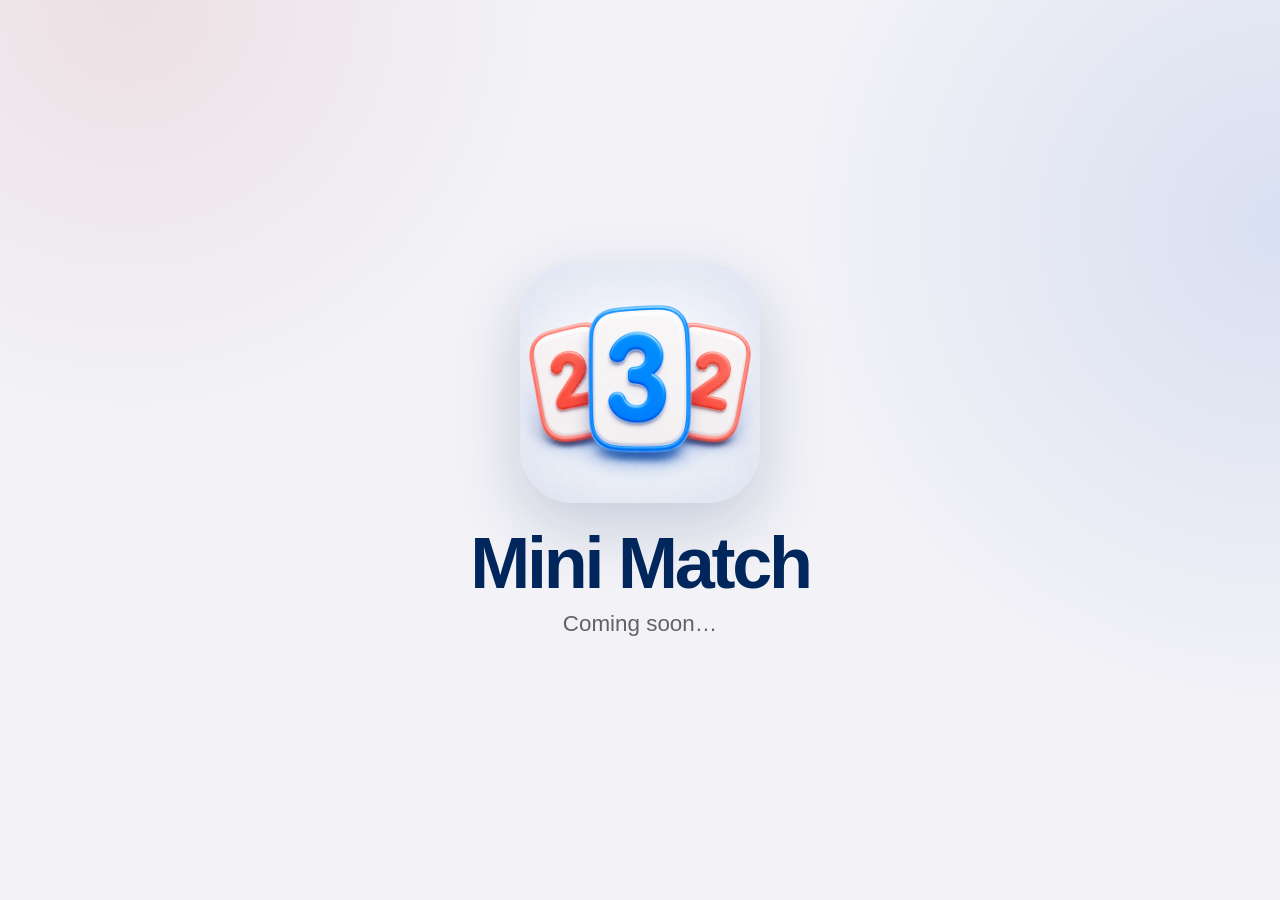
==== apps/web/index.html @ ae0f7441 "feat(web): publish Mini Match website Add the minimal three-page static site, factual legal pages, f" ====
<!doctype html>
<html lang="en">
  <head>
    <meta charset="utf-8">
    <meta name="viewport" content="width=device-width, initial-scale=1">
    <meta name="description" content="Mini Match is coming soon.">
    <title>Mini Match</title>
    <link rel="icon" href="assets/mini-match-logo.png">
    <link rel="stylesheet" href="assets/styles.css">
  </head>
  <body class="home">
    <main class="home-content">
      <img class="logo" src="assets/mini-match-logo.png" alt="Mini Match logo">
      <h1>Mini Match</h1>
      <p>Coming soon…</p>
    </main>
  </body>
</html>
---- apps/web/assets/styles.css ----
:root {
  color-scheme: light dark;
  font-family: ui-rounded, "SF Pro Rounded", -apple-system, BlinkMacSystemFont, "Segoe UI", sans-serif;
  font-synthesis: none;
  --background: #f2f2f7;
  --surface: #ffffff;
  --text: #1c1c1e;
  --muted: #636366;
  --blue: #0a4ac2;
  --coral: #b52e29;
  --border: rgba(0, 38, 92, 0.12);
}

* {
  box-sizing: border-box;
}

html {
  min-height: 100%;
  background: var(--background);
}

body {
  min-height: 100vh;
  margin: 0;
  color: var(--text);
  background:
    radial-gradient(circle at 10% 0%, rgba(181, 46, 41, 0.09), transparent 26rem),
    radial-gradient(circle at 100% 25%, rgba(10, 74, 194, 0.11), transparent 30rem),
    var(--background);
}

a {
  color: var(--blue);
  text-underline-offset: 0.18em;
}

a:hover {
  color: var(--coral);
}

a:focus-visible {
  border-radius: 0.2rem;
  outline: 3px solid rgba(10, 74, 194, 0.32);
  outline-offset: 3px;
}

.home {
  display: grid;
  place-items: center;
  padding: 2rem;
}

.home-content {
  display: grid;
  justify-items: center;
  text-align: center;
}

.logo {
  width: clamp(9rem, 32vw, 15rem);
  height: auto;
  border-radius: 22.5%;
  box-shadow: 0 1.5rem 4rem rgba(0, 38, 92, 0.18);
}

.home h1 {
  margin: 1.5rem 0 0;
  color: #00265c;
  font-size: clamp(2.5rem, 8vw, 4.5rem);
  font-weight: 800;
  letter-spacing: -0.045em;
  line-height: 1;
}

.home p {
  margin: 0.8rem 0 0;
  color: var(--muted);
  font-size: clamp(1.15rem, 3vw, 1.4rem);
}

.legal-page {
  width: min(100% - 2rem, 46rem);
  margin: 0 auto;
  padding: clamp(2rem, 6vw, 5rem) 0;
}

.brand {
  display: inline-block;
  margin-bottom: 2rem;
  color: #00265c;
  font-size: 1.2rem;
  font-weight: 800;
  letter-spacing: -0.025em;
  text-decoration: none;
}

article {
  padding: clamp(1.5rem, 5vw, 3.5rem);
  border: 1px solid var(--border);
  border-radius: 1.5rem;
  background: var(--surface);
  box-shadow: 0 1rem 3rem rgba(0, 38, 92, 0.08);
}

article header {
  margin-bottom: 2.5rem;
}

.eyebrow {
  margin: 0 0 0.5rem;
  color: var(--coral);
  font-size: 0.78rem;
  font-weight: 800;
  letter-spacing: 0.14em;
  text-transform: uppercase;
}

article h1 {
  margin: 0;
  color: #00265c;
  font-size: clamp(2.25rem, 8vw, 3.5rem);
  letter-spacing: -0.045em;
  line-height: 1.05;
}

.effective-date {
  margin: 0.75rem 0 0;
  color: var(--muted);
  font-size: 0.95rem;
}

article h2 {
  margin: 2.25rem 0 0.6rem;
  color: #00265c;
  font-size: 1.28rem;
  letter-spacing: -0.015em;
}

article p,
article li {
  line-height: 1.65;
}

article ul {
  padding-left: 1.35rem;
}

article li + li {
  margin-top: 0.7rem;
}

.legal-nav {
  display: flex;
  justify-content: space-between;
  gap: 1rem;
  padding: 1.5rem 0 0;
  font-size: 0.95rem;
}

@media (prefers-color-scheme: dark) {
  :root {
    --background: #101114;
    --surface: #1c1c1e;
    --text: #f2f2f7;
    --muted: #aeaeb2;
    --blue: #6ea0ff;
    --coral: #ff746c;
    --border: rgba(255, 255, 255, 0.1);
  }

  .home h1,
  .brand,
  article h1,
  article h2 {
    color: #f2f2f7;
  }
}
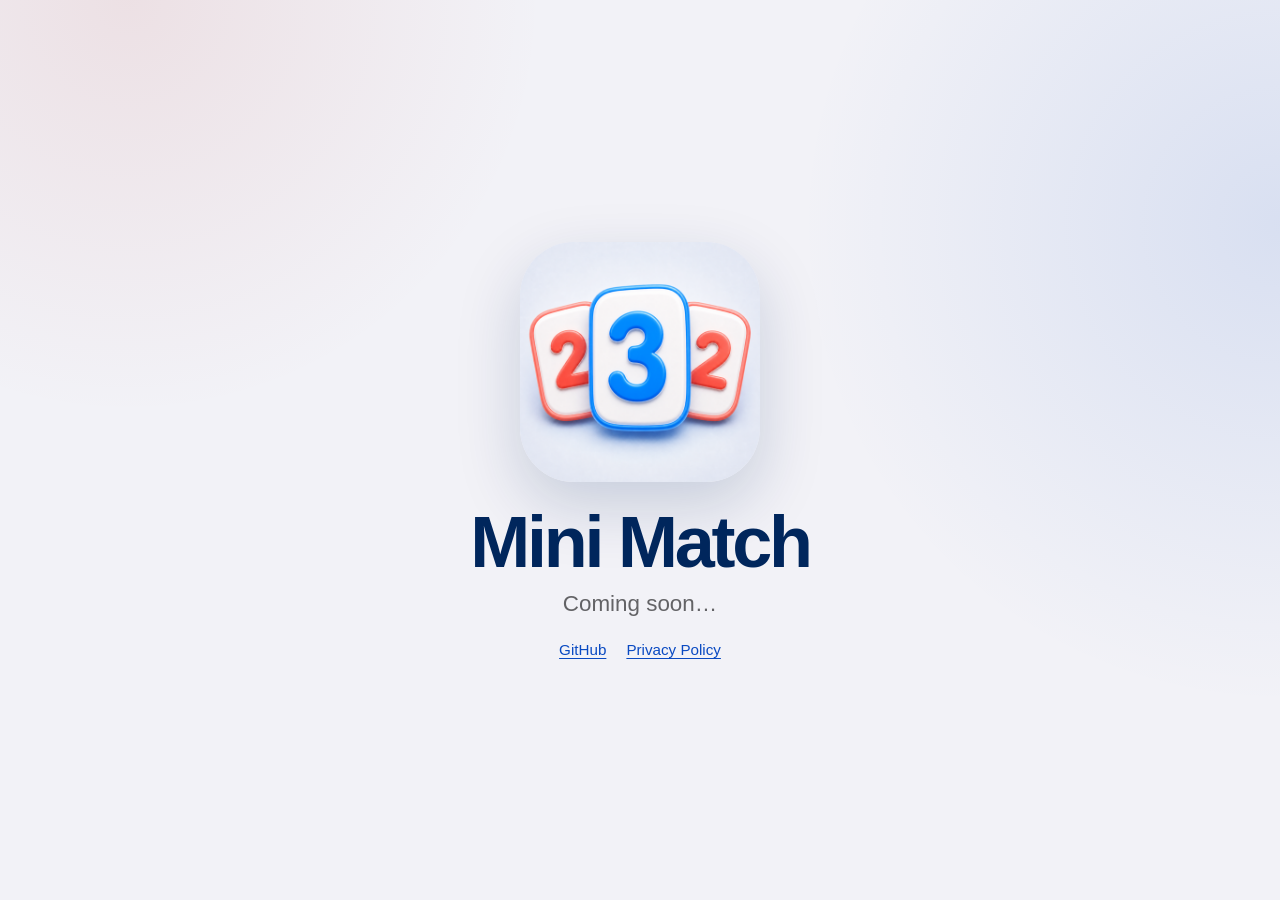
==== commit a75ccdcf: "feat(web): simplify public pages Remove the Terms page and expose the repository and Privacy Policy " ====
--- a/apps/web/index.html
+++ b/apps/web/index.html
@@ -13,6 +13,10 @@
       <img class="logo" src="assets/mini-match-logo.png" alt="Mini Match logo">
       <h1>Mini Match</h1>
       <p>Coming soon…</p>
+      <nav class="home-links" aria-label="Mini Match links">
+        <a href="https://github.com/YazdanRa/mini-match">GitHub</a>
+        <a href="privacy/">Privacy Policy</a>
+      </nav>
     </main>
   </body>
 </html>
--- a/apps/web/assets/styles.css
+++ b/apps/web/assets/styles.css
@@ -77,6 +77,13 @@
   margin: 0.8rem 0 0;
   color: var(--muted);
   font-size: clamp(1.15rem, 3vw, 1.4rem);
+}
+
+.home-links {
+  display: flex;
+  gap: 1.25rem;
+  margin-top: 1.5rem;
+  font-size: 0.95rem;
 }
 
 .legal-page {
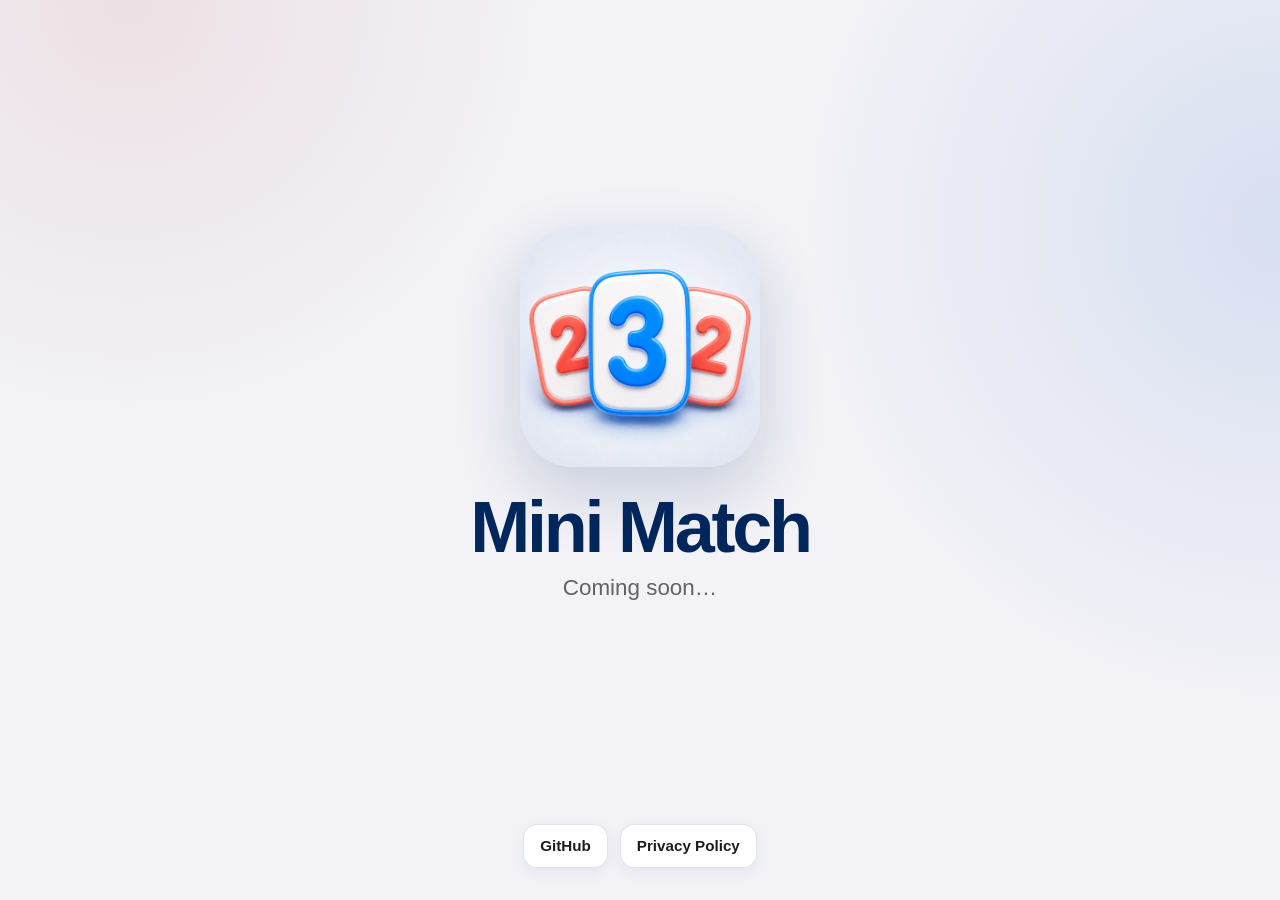
==== commit ed38d37f: "fix(web): improve home link navigation Move the GitHub and privacy links into a padded bottom action" ====
--- a/apps/web/index.html
+++ b/apps/web/index.html
@@ -6,17 +6,17 @@
     <meta name="description" content="Mini Match is coming soon.">
     <title>Mini Match</title>
     <link rel="icon" href="assets/mini-match-logo.png">
-    <link rel="stylesheet" href="assets/styles.css">
+    <link rel="stylesheet" href="assets/styles.css?v=3">
   </head>
   <body class="home">
     <main class="home-content">
       <img class="logo" src="assets/mini-match-logo.png" alt="Mini Match logo">
       <h1>Mini Match</h1>
       <p>Coming soon…</p>
-      <nav class="home-links" aria-label="Mini Match links">
-        <a href="https://github.com/YazdanRa/mini-match">GitHub</a>
-        <a href="privacy/">Privacy Policy</a>
-      </nav>
     </main>
+    <nav class="home-links" aria-label="Mini Match links">
+      <a href="https://github.com/YazdanRa/mini-match">GitHub</a>
+      <a href="privacy/">Privacy Policy</a>
+    </nav>
   </body>
 </html>
--- a/apps/web/assets/styles.css
+++ b/apps/web/assets/styles.css
@@ -41,18 +41,21 @@
 
 a:focus-visible {
   border-radius: 0.2rem;
-  outline: 3px solid rgba(10, 74, 194, 0.32);
+  outline: 3px solid var(--blue);
   outline-offset: 3px;
 }
 
 .home {
   display: grid;
-  place-items: center;
-  padding: 2rem;
+  grid-template-rows: 1fr auto;
+  min-height: 100svh;
+  padding: clamp(1.25rem, 4vw, 2rem);
 }
 
 .home-content {
   display: grid;
+  align-self: center;
+  justify-self: center;
   justify-items: center;
   text-align: center;
 }
@@ -81,9 +84,38 @@
 
 .home-links {
   display: flex;
-  gap: 1.25rem;
-  margin-top: 1.5rem;
+  flex-wrap: wrap;
+  justify-content: center;
+  gap: 0.75rem;
+  margin-top: 1.75rem;
+  justify-self: center;
+}
+
+.home-links a {
+  display: inline-flex;
+  align-items: center;
+  justify-content: center;
+  min-height: 44px;
+  padding: 0.7rem 1rem;
+  border: 1px solid var(--border);
+  border-radius: 0.875rem;
+  background: var(--surface);
+  color: var(--text);
   font-size: 0.95rem;
+  font-weight: 600;
+  line-height: 1;
+  text-decoration: none;
+  white-space: nowrap;
+  box-shadow: 0 0.25rem 1rem rgba(0, 38, 92, 0.06);
+}
+
+.home-links a:hover {
+  border-color: var(--blue);
+  color: var(--blue);
+}
+
+.home-links a:focus-visible {
+  border-radius: 0.875rem;
 }
 
 .legal-page {
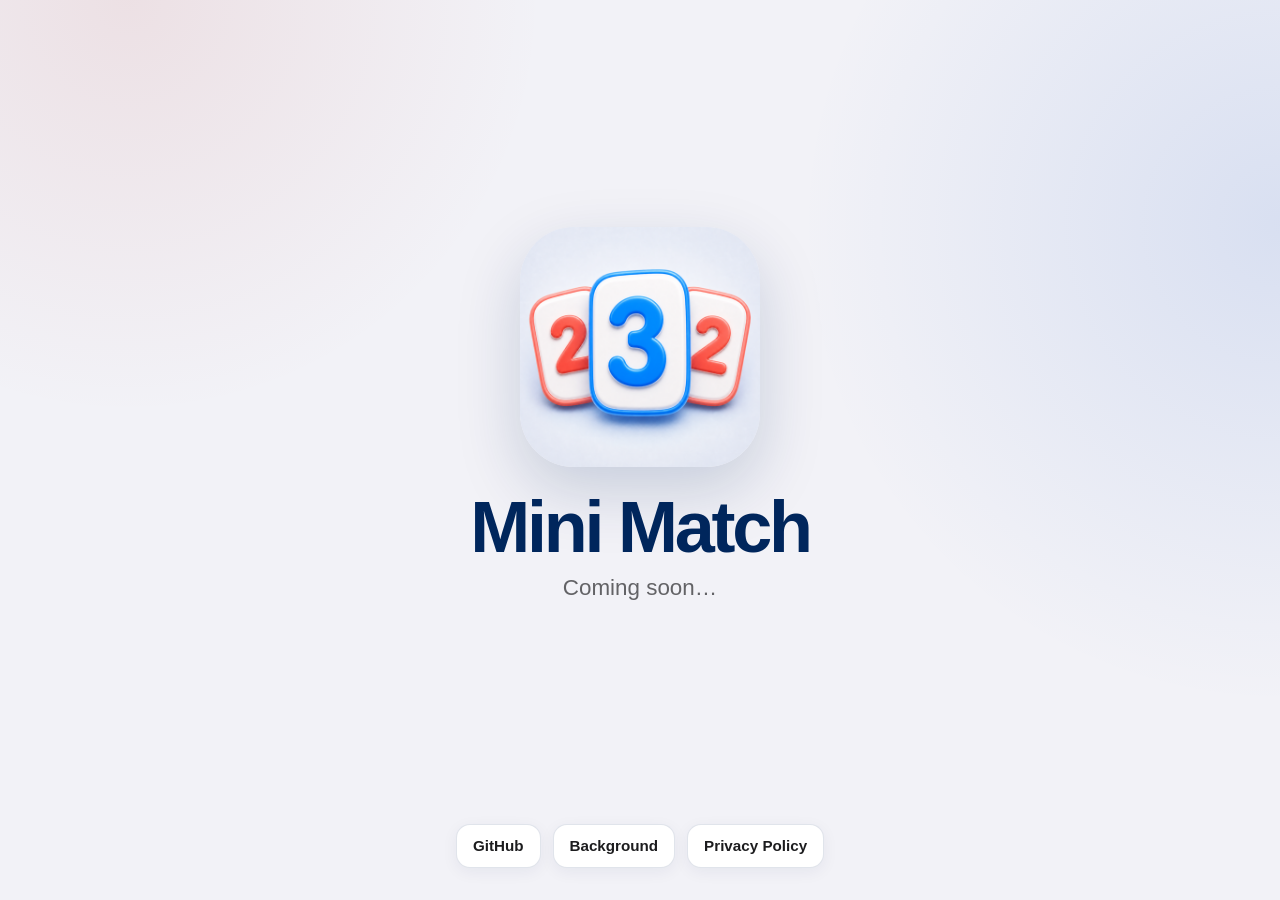
==== commit 501eef63: "docs(web): add LUPI background page Explain the game theory behind Mini Match in the README and GitH" ====
--- a/apps/web/index.html
+++ b/apps/web/index.html
@@ -16,6 +16,7 @@
     </main>
     <nav class="home-links" aria-label="Mini Match links">
       <a href="https://github.com/YazdanRa/mini-match">GitHub</a>
+      <a href="background/">Background</a>
       <a href="privacy/">Privacy Policy</a>
     </nav>
   </body>
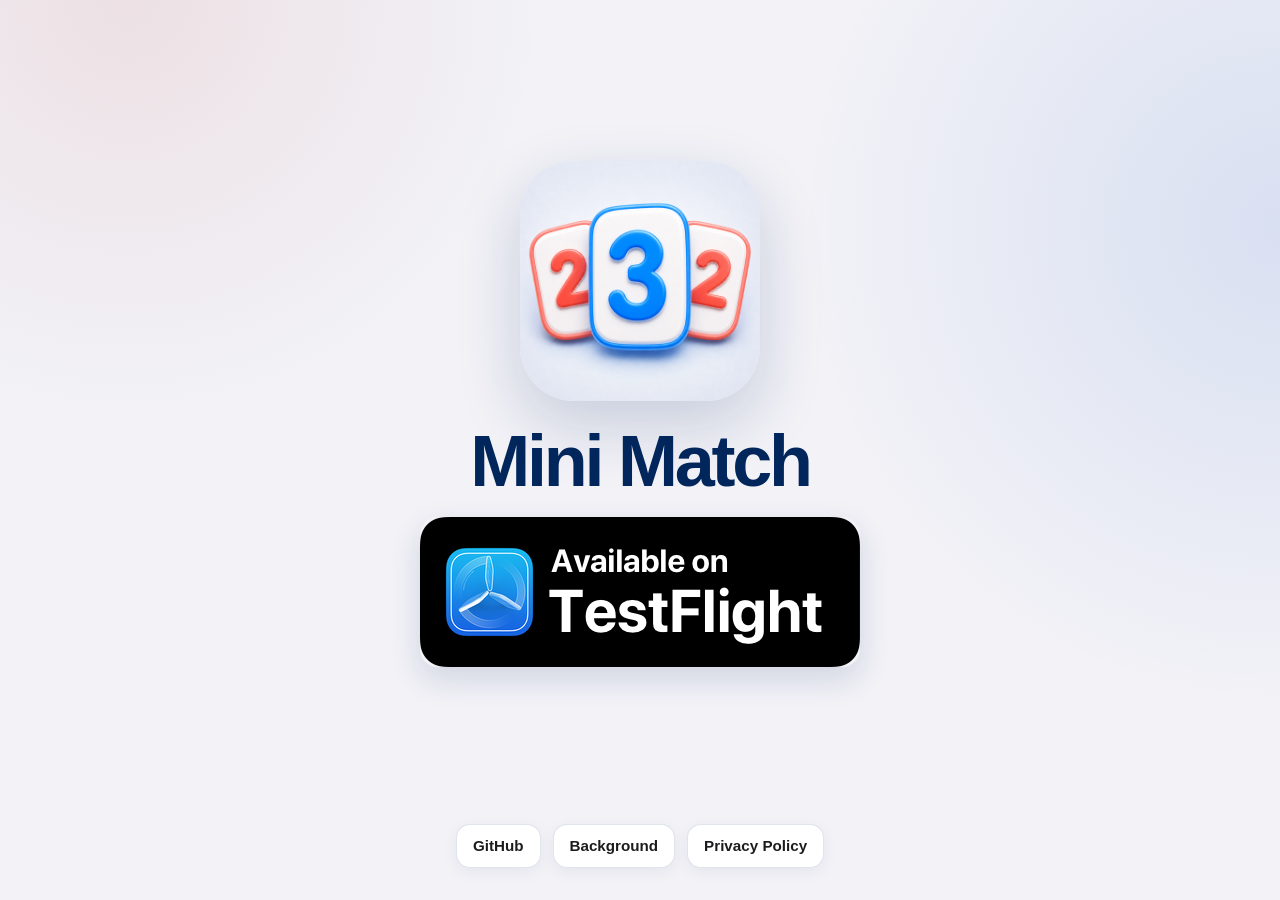
==== commit 5cc68754: "feat(web): add TestFlight signup badge Replace the coming-soon copy with a responsive, accessible Te" ====
--- a/apps/web/index.html
+++ b/apps/web/index.html
@@ -3,16 +3,24 @@
   <head>
     <meta charset="utf-8">
     <meta name="viewport" content="width=device-width, initial-scale=1">
-    <meta name="description" content="Mini Match is coming soon.">
+    <meta name="description" content="Join the Mini Match beta on TestFlight.">
     <title>Mini Match</title>
     <link rel="icon" href="assets/mini-match-logo.png">
-    <link rel="stylesheet" href="assets/styles.css?v=3">
+    <link rel="stylesheet" href="assets/styles.css?v=4">
   </head>
   <body class="home">
     <main class="home-content">
       <img class="logo" src="assets/mini-match-logo.png" alt="Mini Match logo">
       <h1>Mini Match</h1>
-      <p>Coming soon…</p>
+      <a class="testflight-link" href="https://testflight.apple.com/join/595Sp2DW">
+        <img
+          class="testflight-badge"
+          src="assets/available-on-testflight.png"
+          alt="Available on TestFlight"
+          width="440"
+          height="150"
+        >
+      </a>
     </main>
     <nav class="home-links" aria-label="Mini Match links">
       <a href="https://github.com/YazdanRa/mini-match">GitHub</a>
--- a/apps/web/assets/styles.css
+++ b/apps/web/assets/styles.css
@@ -76,10 +76,27 @@
   line-height: 1;
 }
 
-.home p {
-  margin: 0.8rem 0 0;
-  color: var(--muted);
-  font-size: clamp(1.15rem, 3vw, 1.4rem);
+.testflight-link {
+  display: block;
+  width: min(100%, 27.5rem);
+  margin-top: 1.25rem;
+  border-radius: 1.1rem;
+  box-shadow: 0 0.75rem 2rem rgba(0, 38, 92, 0.14);
+}
+
+.testflight-link:hover {
+  opacity: 0.9;
+}
+
+.testflight-link:focus-visible {
+  border-radius: 1.1rem;
+}
+
+.testflight-badge {
+  display: block;
+  width: 100%;
+  height: auto;
+  border-radius: 1.1rem;
 }
 
 .home-links {
